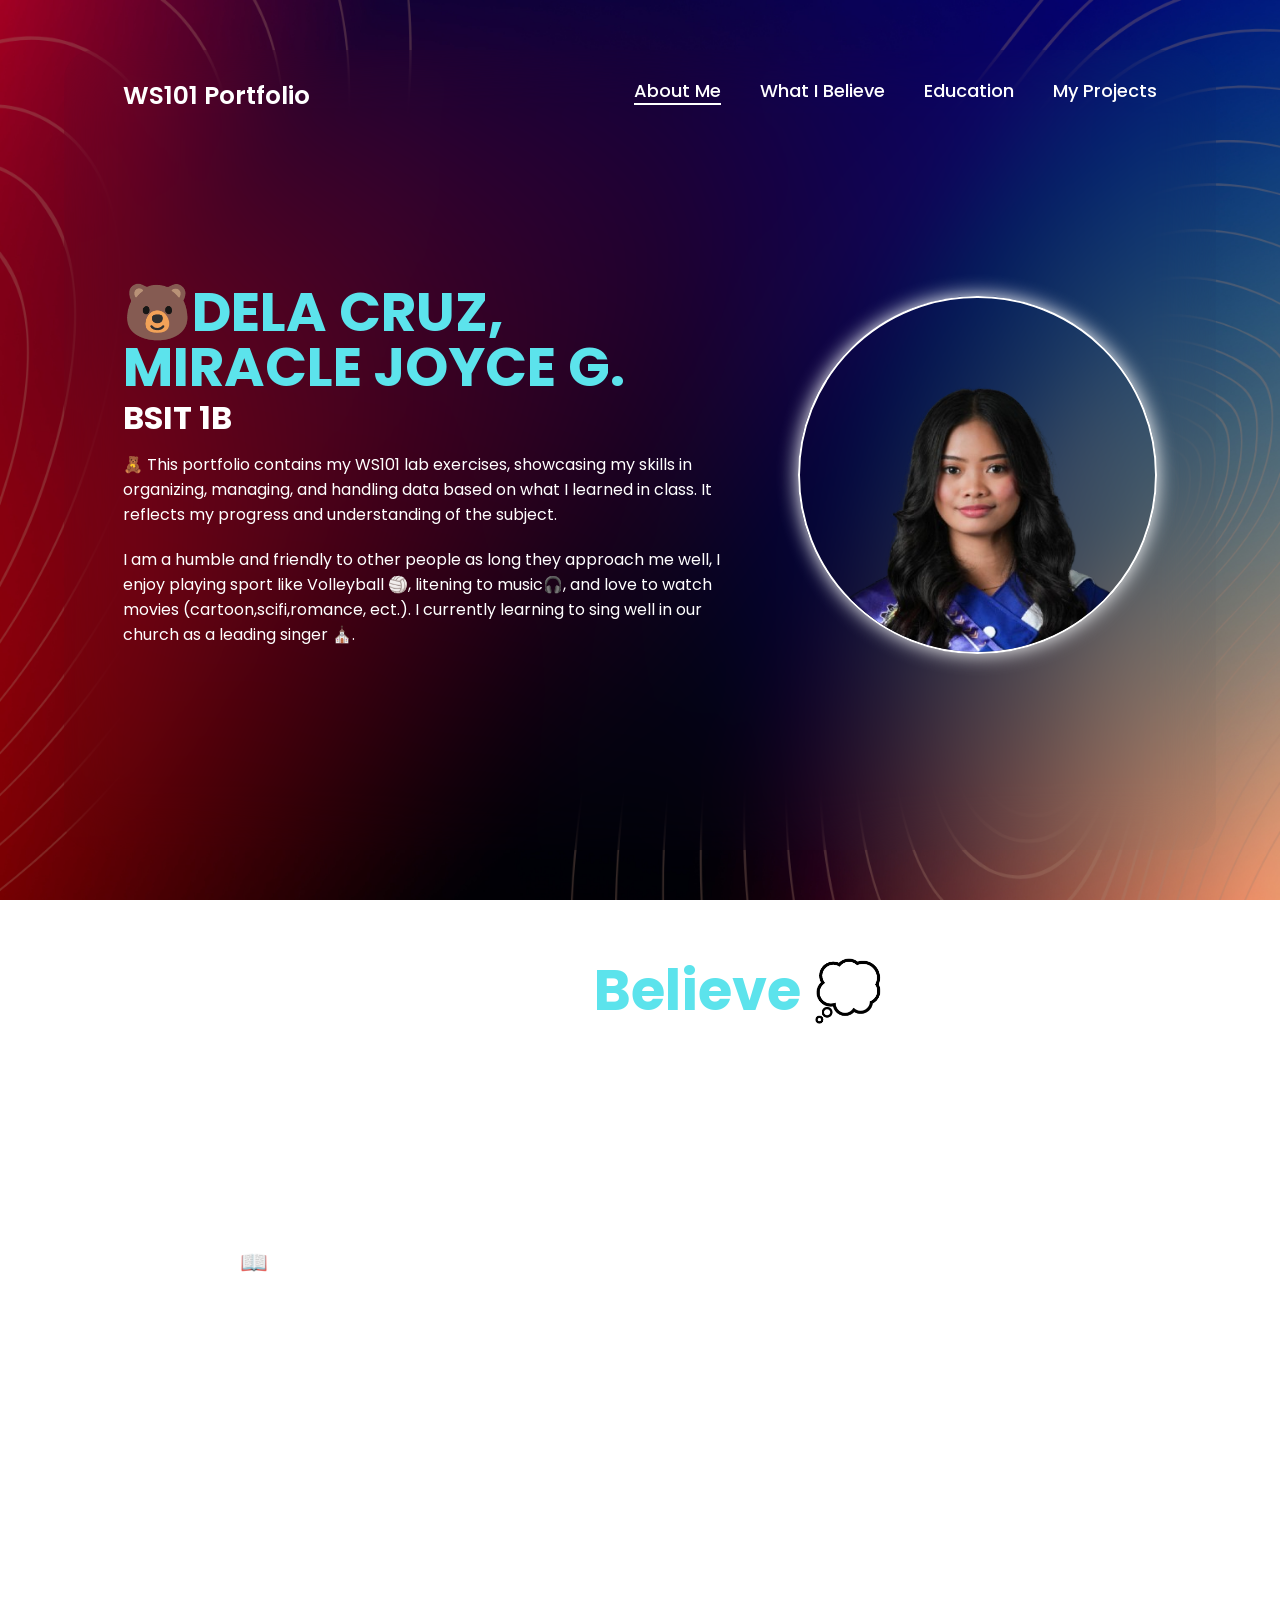
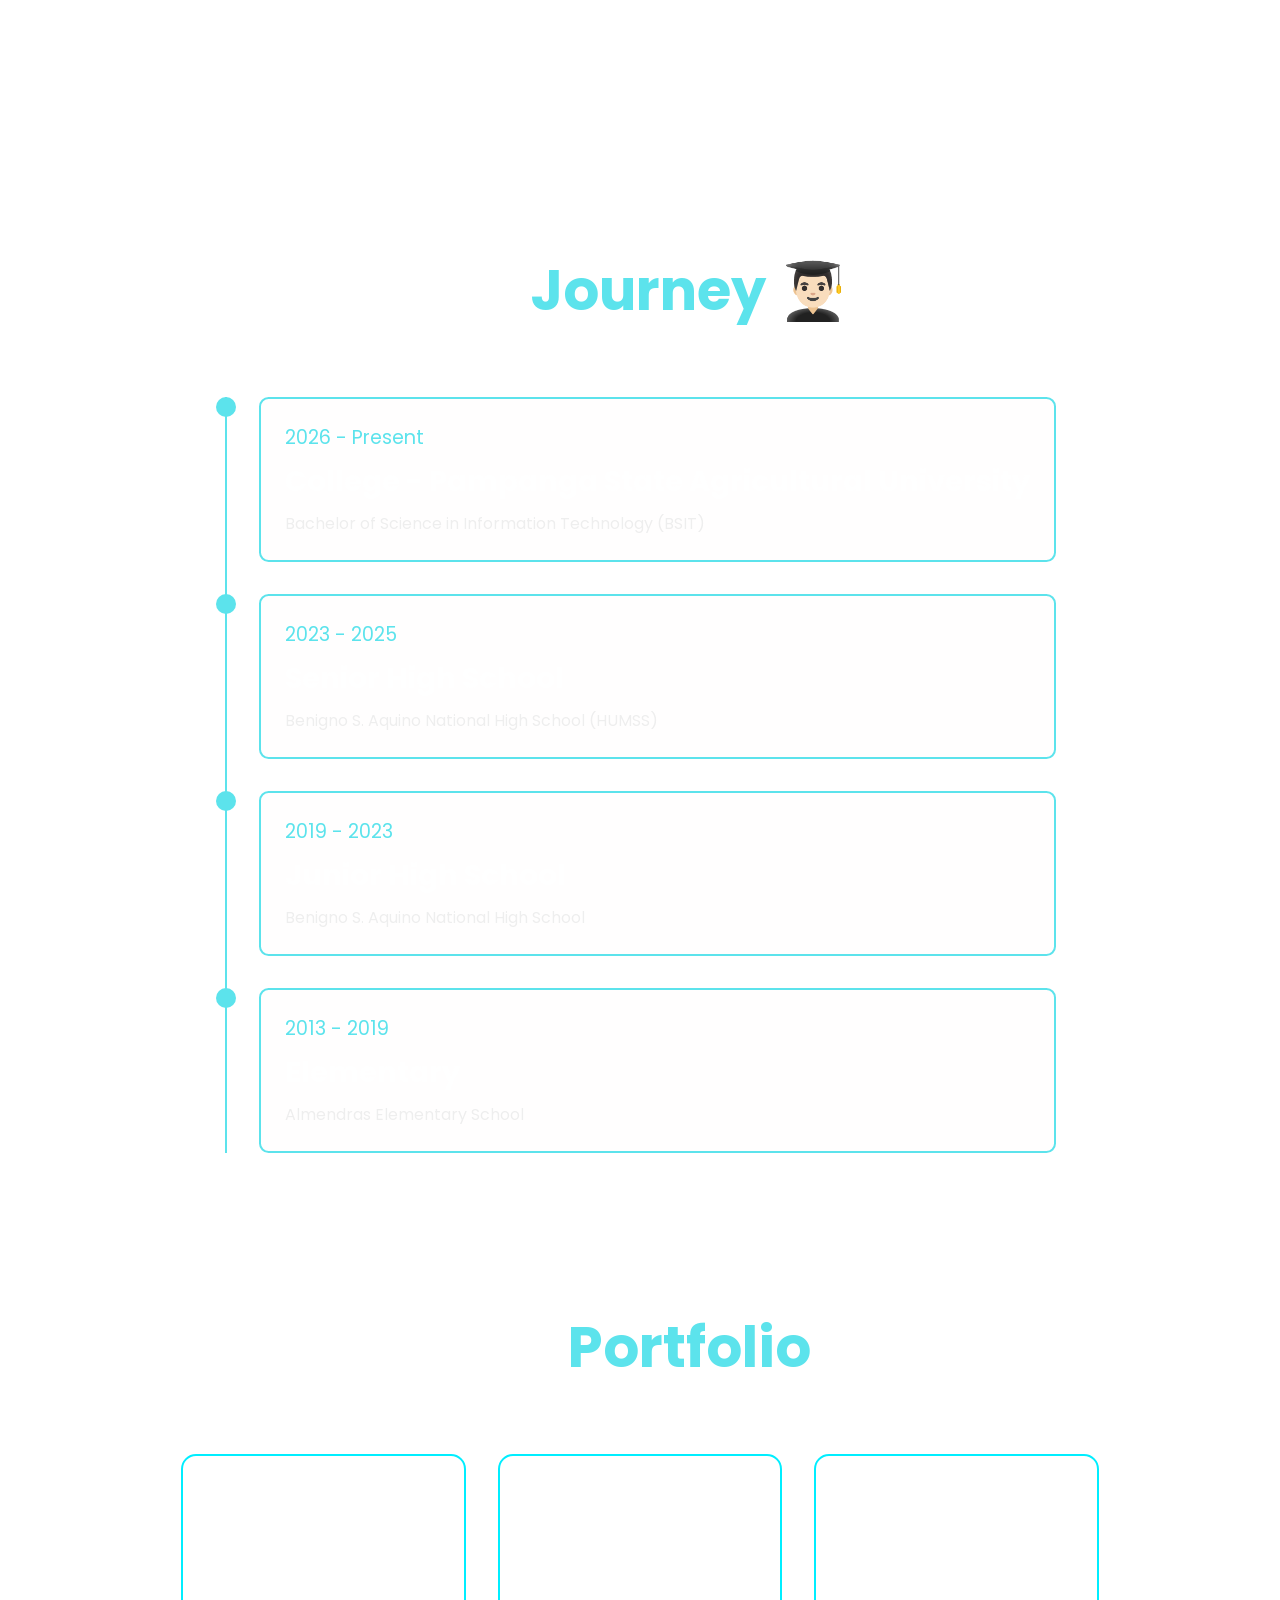
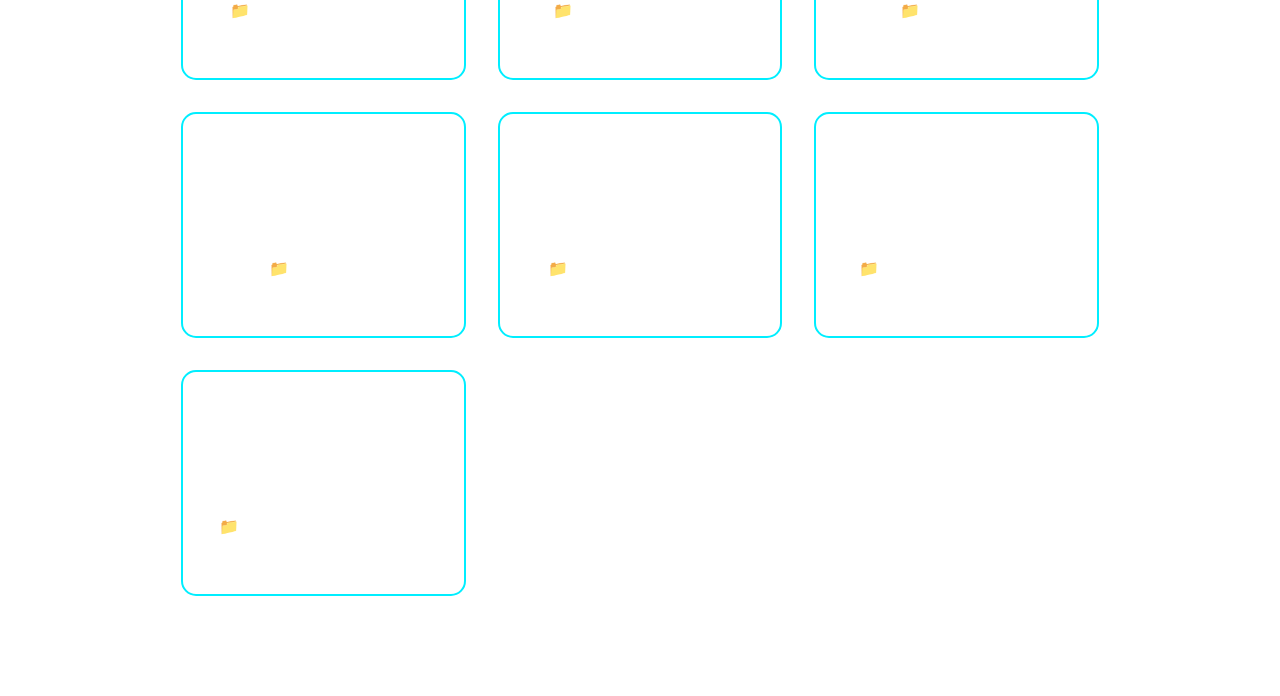
==== index.html @ a6089f61 "Add files via upload" ====
<!DOCTYPE html>
<html lang="en">
<head>
    <meta charset="UTF-8">
    <meta name="viewport" content="width=device-width, initial-scale=1.0">
    <title>Portfolio in WS101</title>
    <link rel="stylesheet" href="style.css">
</head>
<body>
   <div class="container">
        <header>
            <a href="a" class="logo">WS101 Portfolio</a>
            <nav class="navbar">
                <a href="#about" class="active">About Me</a>
                <a href="#believe">What I Believe</a>
                <a href="#education">Education</a>
                <a href="#projects">My Projects</a>
               
            </nav>
        </header>

        <section class="home">
            <div class="home-detail">
                <h1>🐻DELA CRUZ,<br> MIRACLE JOYCE G.</h1>
                <h2>BSIT 1B</h2>
                <p> 🧸 This portfolio contains my WS101 lab exercises,
        showcasing my skills in organizing, managing, and
        handling data based on what I learned in class. It 
        reflects my progress and understanding of the subject.</p>
        <p> I am a humble and friendly to other people as long they approach me well, 
            I enjoy playing sport like Volleyball 🏐, litening to music🎧,
            and love to watch movies (cartoon,scifi,romance, ect.).
            I currently learning to sing well in our church as a leading singer ⛪.
         </p>

            </div>
          <div class="home-img">
            <div class="img-box">
                <img src="miraclejoyce.png">


            </div>
        
          </div>  
        </section>
        
        <section id="believe" class="sub-section">
    <h2 class="section-title">What I <span>Believe 💭 </span></h2>
    <div class="content-box">
        <p><li> Living in lord path, will lead us in Ethernal Life. ☑</li>
        <li> Respecting other and doing kindness is important. ☑</li>
        <li> Everything happen in our live's is a Blessing. ☑</li></p><br>

        <p>📖Joshua 1:9 <br> "Have I not commanded you? Be strong and courageous.
             Do not be afraid, do not be discouraged, for the Lord your God
             will be with you wherever you go."</p>
    </div>
</section>

<section id="education" class="education">
    <h2 class="heading">My <span>Journey 👨🏻‍🎓</span></h2>

    <div class="education-row">
        <div class="education-column">
            <div class="education-box">
                <div class="education-content">
                    <div class="content">
                        <div class="year">2026 - Present</div>
                        <h3>College - Pampanga State Agricultural University</h3>
                        <p>Bachelor of Science in Information Technology (BSIT)</p>
                    </div>
                </div>

                <div class="education-content">
                    <div class="content">
                        <div class="year">2023 - 2025</div>
                        <h3>Senior High School</h3>
                        <p>Benigno S. Aquino National High School (HUMSS)</p>
                    </div>
                </div>

                <div class="education-content">
                    <div class="content">
                        <div class="year">2019 - 2023</div>
                        <h3>Junior High School</h3>
                        <p>Benigno S. Aquino National High School</p>
                    </div>
                </div>

                <div class="education-content">
                    <div class="content">
                        <div class="year">2013 - 2019</div>
                        <h3>Elementary</h3>
                        <p>Almendras Elementary School</p>
                    </div>
                </div>
            </div>
        </div>
    </div>
</section>

<section id="projects" class="projects">
    <h2 class="heading">My <span>Portfolio</span></h2>

    <div class="project-container">
        <a href="module1.html" class="project-box">
            <i class='bx bx-code-alt'></i>
            <h3>Midterm Lab Task 1:</h3>
            <p>📁Resume Writing using HTML</p>
        </a>

        <a href="module2.html" class="project-box">
            <h3>Midterm Lab Task 2:</h3>
            <p>📁HTML List and Table</p>
        </a>

        <a href="module3.html" class="project-box">
            <h3>Midterm Lab Task 3:</h3>
            <p>📁HTML forms</p>
        </a>

        <a href="module4.html" class="project-box">
            <h3>Midterm Lab Task 4:</h3>
            <p>📁Image Map</p>
        </a>

        <a href="module5.html" class="project-box">
            <h3>Midterm Lab Task 5:</h3>
            <p>📁Applying CSS to your Resume</p>
        </a>

        <a href="module6.html" class="project-box">
            <h3>Midterm Lab Task 6:</h3>
            <p>📁HTML Layout using divs and Semantic Elements</p>
        </a>

        <a href="module7.html" class="project-box">
            <h3>Final Lab <br>Task 1:</h3>
            <p>📁Responsive Layout using Flex</p>
        </a>
    </div>
</section>


</body>
</html>
---- style.css ----
@import url('https://fonts.googleapis.com/css2?family=Poppins:wght@400;500;600;700&display=swap');

*{
           margin: 0;
           padding: 0;
           box-sizing: border-box;
           font-family: "Poppins", sans-serif; 
        }

        body{
            height: 100vh;
            background: url("blue_red background.png") no-repeat center / cover;
            background-attachment: fixed;
            padding: 50px 5%;
        }

        .container{
            position: relative;
            height: 100%;
            background: rgba(255, 255, 255, -1);
            border: 2px solid rgba(255, 255, 255, -2);
            border-radius: 30px;
            backdrop-filter: blur(30px);
            transform: scale(0);
            animation: zoom-in 1s ease forwards;
        }

        @keyframes zoom-in {
            100% {
                transform: scale(1);
            }
        }

        header{
            position: absolute;
            top: 0%;
            left: 0%;
            width: 100%;
            padding: 25px 5%;
            display: flex;
            justify-content: space-between;
            z-index: 100;
        }

        .logo{
            font-size: 25px;
            color: #fff;
            text-decoration: none;
            font-weight: 600;
        }

        .navbar a{
            font-size: 18px; 
            color: #fff;
            text-decoration: none; 
            font-weight: 500;
            margin-left: 35px;
            border-bottom: 2px solid transparent;
            transition: .5s;
        }

        .navbar a:hover,
        .navbar a.active {
            border-color: #fff;
        }

        .home{
            display: flex;
            align-items: center;
            height: 100%;
            gap: 50px;
            padding: 50px 5% 0;
            color: #fff;
        }

        .home-detail h1 {
            font-size: 55px;
            line-height: 1;
            color:rgb(92, 227, 236) ;
        }

        .home-detail h2 {
            font-size: 32px;
        }

        .home-detail p {
            margin: 10px 0 20px;
        }

        .home-img .img-box {
            position: relative;
            width: 28vw;
            height: 28vw;
            border: 2px solid #fff;
            border-radius: 50%;
            box-shadow: 0 0 20px #fff;
            overflow: hidden;
        }

        .home-img .img-box img {
            position: absolute;
            top: 30px;
            display: block;
            width: 100%;
            object-fit: cover;
        }

        @media (max-width: 768px) {
    .home {
        flex-direction: column-reverse; 
        justify-content: center;
        text-align: center;
        height: auto;
        padding: 100px 5% 50px;
    }

    .home-detail {
        width: 100%;
    }

    .home-detail h1 {
        font-size: 2.2rem;
    }

    .home-detail h2 {
        font-size: 1.6rem;
    }

    .home-detail p {
        font-size: 14px;
        padding: 0 10px;
    }

    .home-img .img-box {
        width: 60vw;
        height: 60vw;
        margin: 0 auto 20px; 
    }
    }


    .sub-section {
        min-height: 100vh; 
        padding: 100px 10% 20px;
        display: flex;
        flex-direction: column;
        align-items: center;
        color: white;
    }

    .section-title {
       font-size: 3.5rem;
       margin-bottom: 3rem;
    }

    .section-title span {
       color: rgb(92, 227, 236);
    }

    html{
       scroll-behavior: smooth;
    }

    .education {
       display: flex;
       justify-content: center;
       align-items: center;
       flex-direction: column;
       min-height: 100vh;
       padding: 100px 10% 20px;
    }

    .education-row {
       display: flex;
       flex-wrap: wrap;
       gap: 5rem;
    }

    .education-column {
       flex: 1 1 40rem;
    }

    .education-box {
       border-left: 2px solid rgb(92, 227, 236); 
    }

    .education-content {
       position: relative;
       padding-left: 2rem;
    }

    .education-content::before {
       content: '';
       position: absolute;
       top: 0;
       left: -11px;
       width: 20px;
       height: 20px;
       background: rgb(92, 227, 236);
       border-radius: 50%;
    }

    .content {
       position: relative;
       padding: 1.5rem;
       border: 2px solid rgb(92, 227, 236);
       border-radius: .6rem;
       margin-bottom: 2rem;
       background: rgba(241, 236, 236, 0.05); 
       backdrop-filter: blur(10px);
    }

    .content .year {
       font-size: 1.2rem;
       color: rgb(92, 227, 236);
       padding-bottom: .5rem;
    }

    .content h3 {
       font-size: 1.8rem;
       color: #fff;
    }

    .content p {
       font-size: 1rem;
       color: #eee;
       padding-top: .5rem;
    }

    @media (max-width: 768px) {
    .education {
        padding: 80px 5% 20px;
    }
    
    .section-title {
        font-size: 2.5rem;
        text-shadow: 0 0 15px rgb(92, 227, 236); 
    }
    
    .content h3 {
        font-size: 1.4rem;
    }
}

.heading {
    font-size: 3.5rem; 
    text-align: center;
    margin-bottom: 4rem;
    color: #fff; 
    text-shadow: 0 0 10px rgba(255, 255, 255, 0.3); 
}

.heading span {
    color: rgb(92, 227, 236); 
    text-shadow: 0 0 15px rgb(92, 227, 236)f; 
}

.believe-section {
    color: #fff; 
}

.content-box {
    margin-bottom: 15px; 
     font-size: 1.4rem; 
    list-style-position: inside; 
    max-width: 800px; 
    margin: 0 auto; 
    line-height: 1.8; 
}

.believe-section ul li::marker {
    color: rgb(92, 227, 236);
    font-size: 1.6rem; 
}

.projects {
    min-height: 100vh;
    padding: 100px 10%;
}

.project-container {
    display: grid;
    grid-template-columns: repeat(auto-fit, minmax(250px, 1fr));
    gap: 2rem;
}

.project-box {
    background: rgba(255, 255, 255, 0.05);
    border: 2px solid #0ef;
    border-radius: 15px;
    padding: 30px;
    text-align: center;
    color: white;
    text-decoration: none;
    transition: 0.4s ease;
    backdrop-filter: blur(10px);
}


.project-box:hover {
    transform: translateY(-10px);
    background: rgba(0, 238, 255, 0.1);
    box-shadow: 0 0 20px #0ef;
}

.project-box h3 {
    font-size: 2rem;
    margin-top: 1rem;
}

.module-details {
    padding: 120px 10% 50px;
    text-align: center;
}

.module-desc {
    color: white;
    font-size: 2rem;
    margin-bottom: 3rem;
}

.module-grid {
    display: grid;
    grid-template-columns: repeat(auto-fit, minmax(400px, 1fr));
    gap: 2.5rem;
}

.module-box {
    background: rgba(255, 255, 255, 0.05);
    border: 2px solid #0ef;
    border-radius: 15px;
    padding: 20px;
    backdrop-filter: blur(10px);
}

.module-box h3 {
    color: #0ef;
    margin-bottom: 15px;
    font-size: 1.5rem;
}

.img-display img {
    width: 100%;
    border-radius: 10px;
    border: 1px solid rgba(255, 255, 255, 0.2);
}
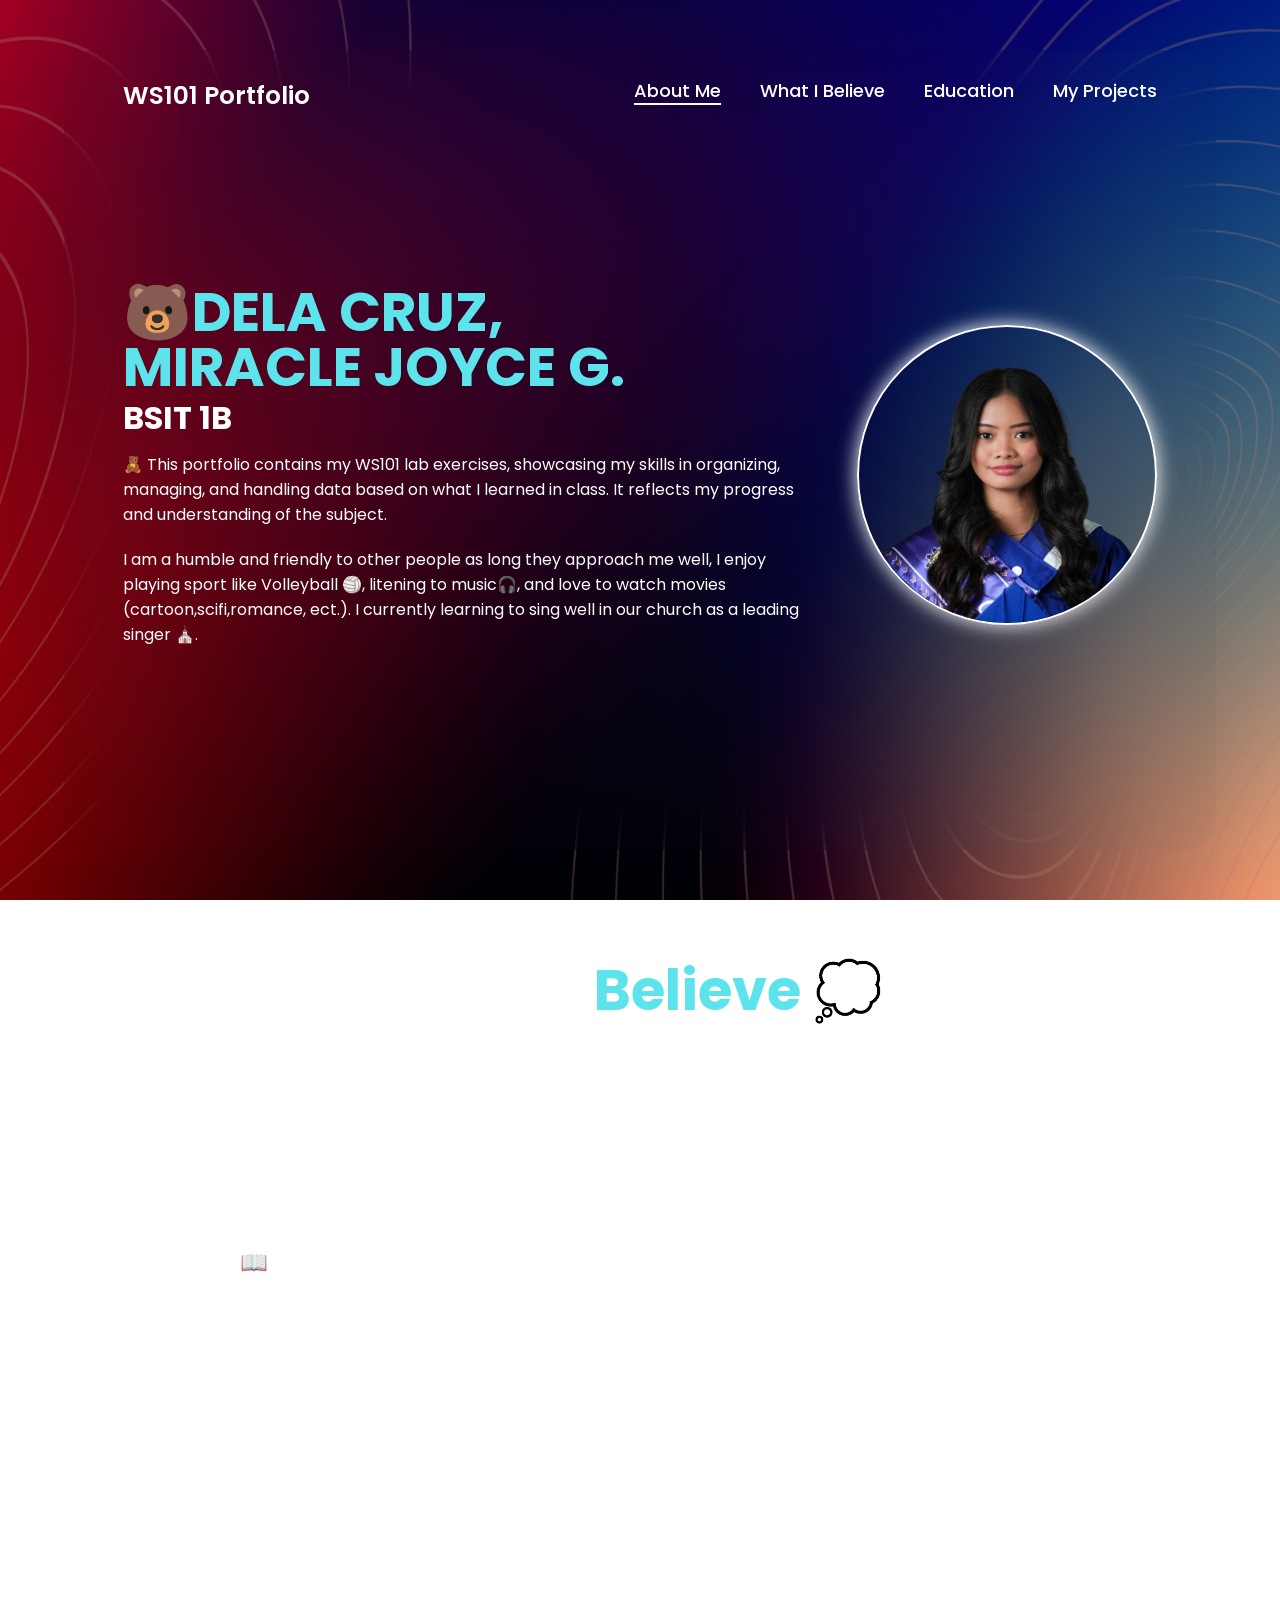
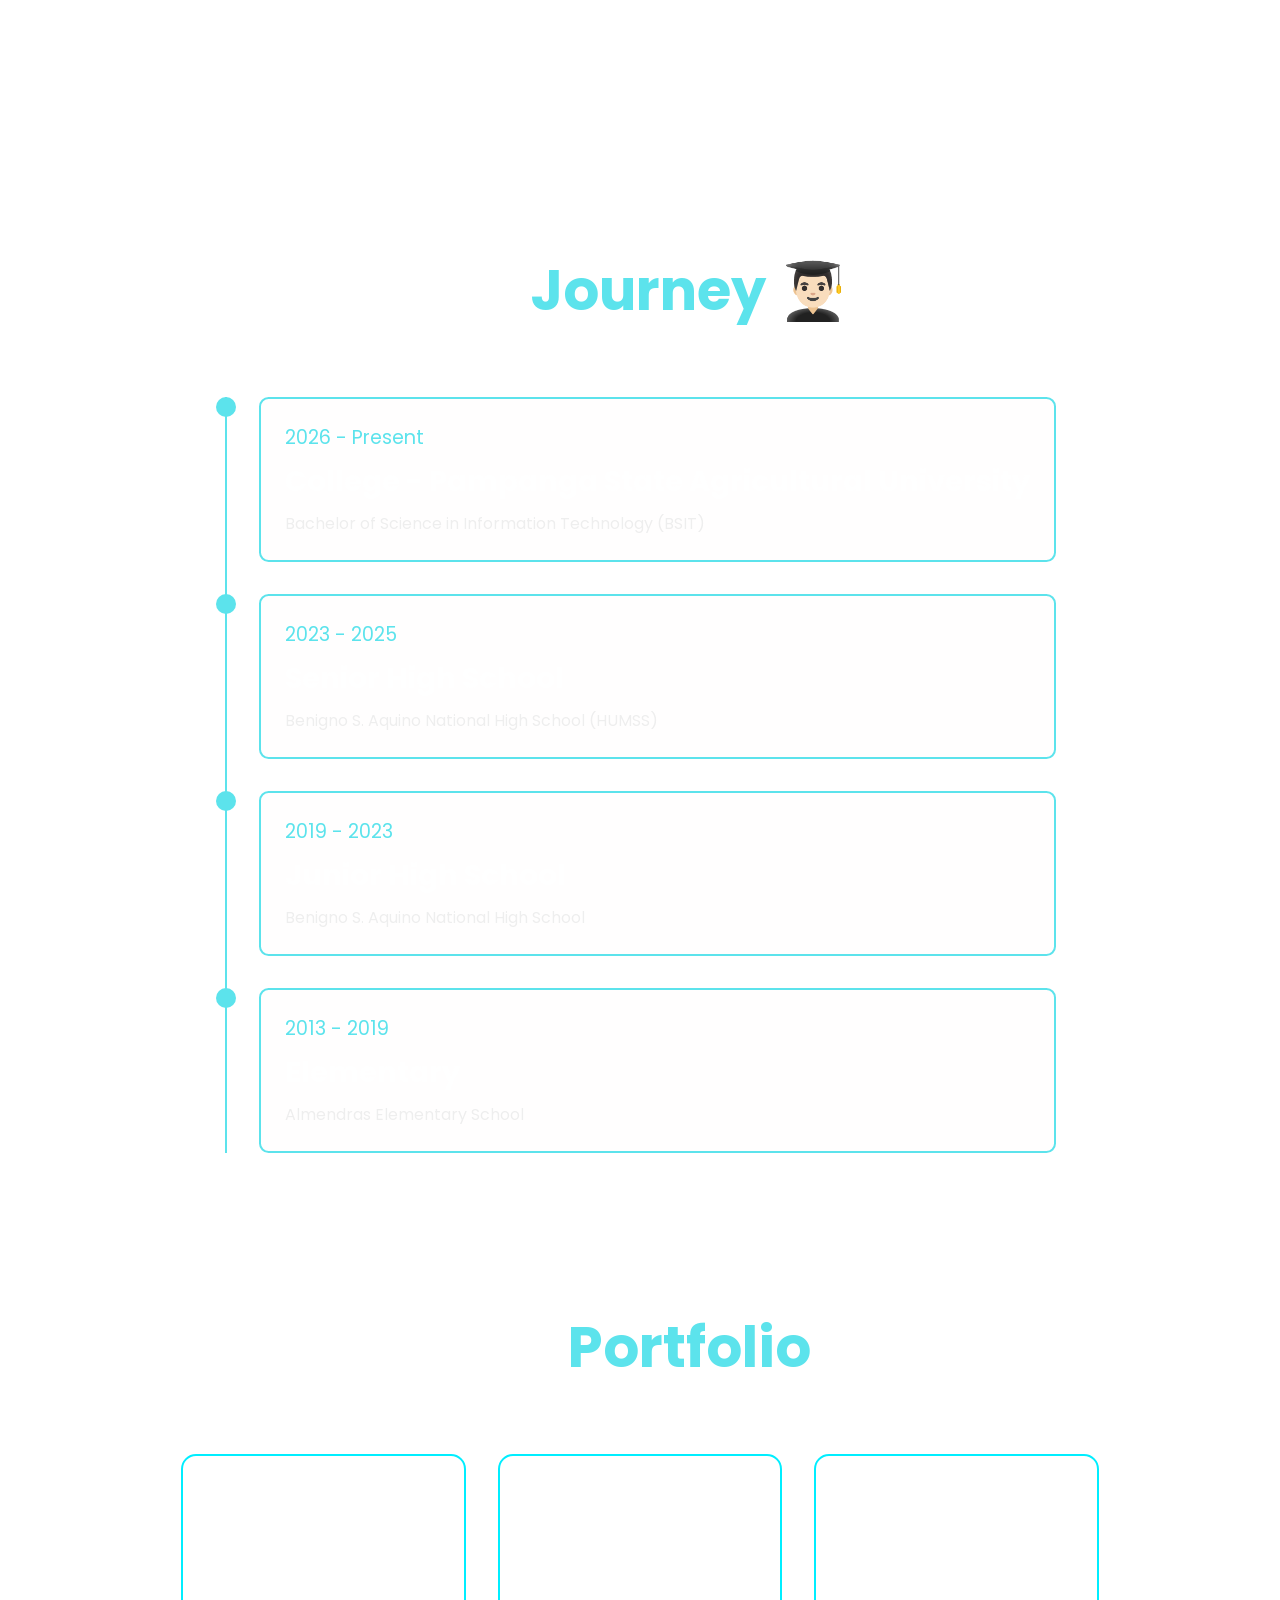
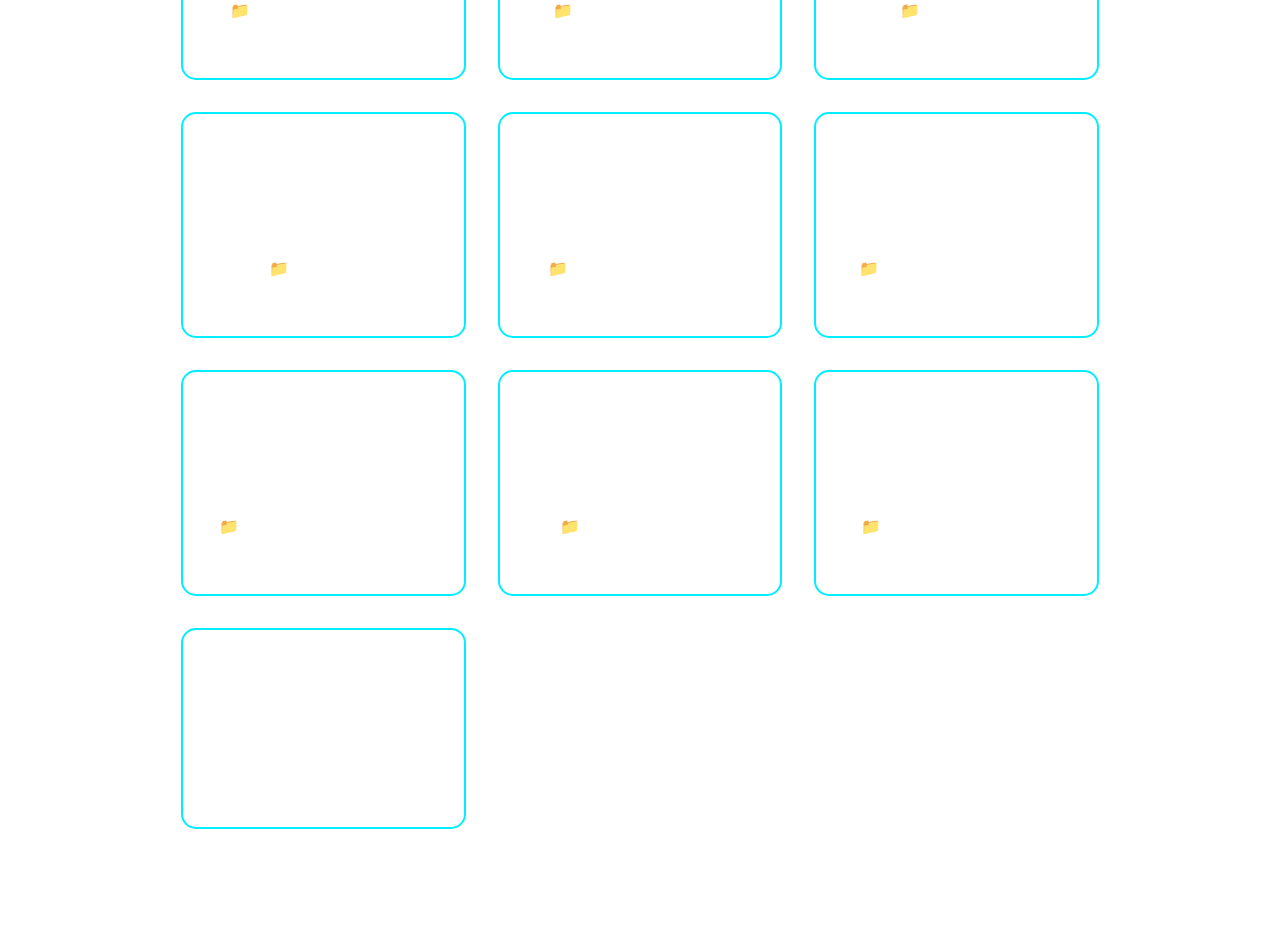
==== commit 50f65f05: "Update index.html" ====
--- a/index.html
+++ b/index.html
@@ -138,9 +138,24 @@
             <h3>Final Lab <br>Task 1:</h3>
             <p>📁Responsive Layout using Flex</p>
         </a>
+
+         <a href="module7.html" class="project-box">
+            <h3>Final Lab <br>Task 2:</h3>
+            <p>📁using CSS Position</p>
+        </a>
+
+        <a href="module7.html" class="project-box">
+            <h3>Final Lab <br>Task 3:</h3>
+            <p>📁Integrating Bootstrap</p>
+        </a>
+
+         <a href="module7.html" class="project-box">
+            <h3>Final Lab <br>Task 3:</h3>
+            <p>RRLC Supermarket Website</p>
+        </a>
     </div>
 </section>
 
 
 </body>
-</html>+</html>
--- a/style.css
+++ b/style.css
@@ -89,8 +89,8 @@
 
         .home-img .img-box {
             position: relative;
-            width: 28vw;
-            height: 28vw;
+            width: 300px;
+            height: 300px;
             border: 2px solid #fff;
             border-radius: 50%;
             box-shadow: 0 0 20px #fff;
@@ -99,10 +99,11 @@
 
         .home-img .img-box img {
             position: absolute;
-            top: 30px;
+            top: -10px;
             display: block;
             width: 100%;
             object-fit: cover;
+            object-position: top;
         }
 
         @media (max-width: 768px) {
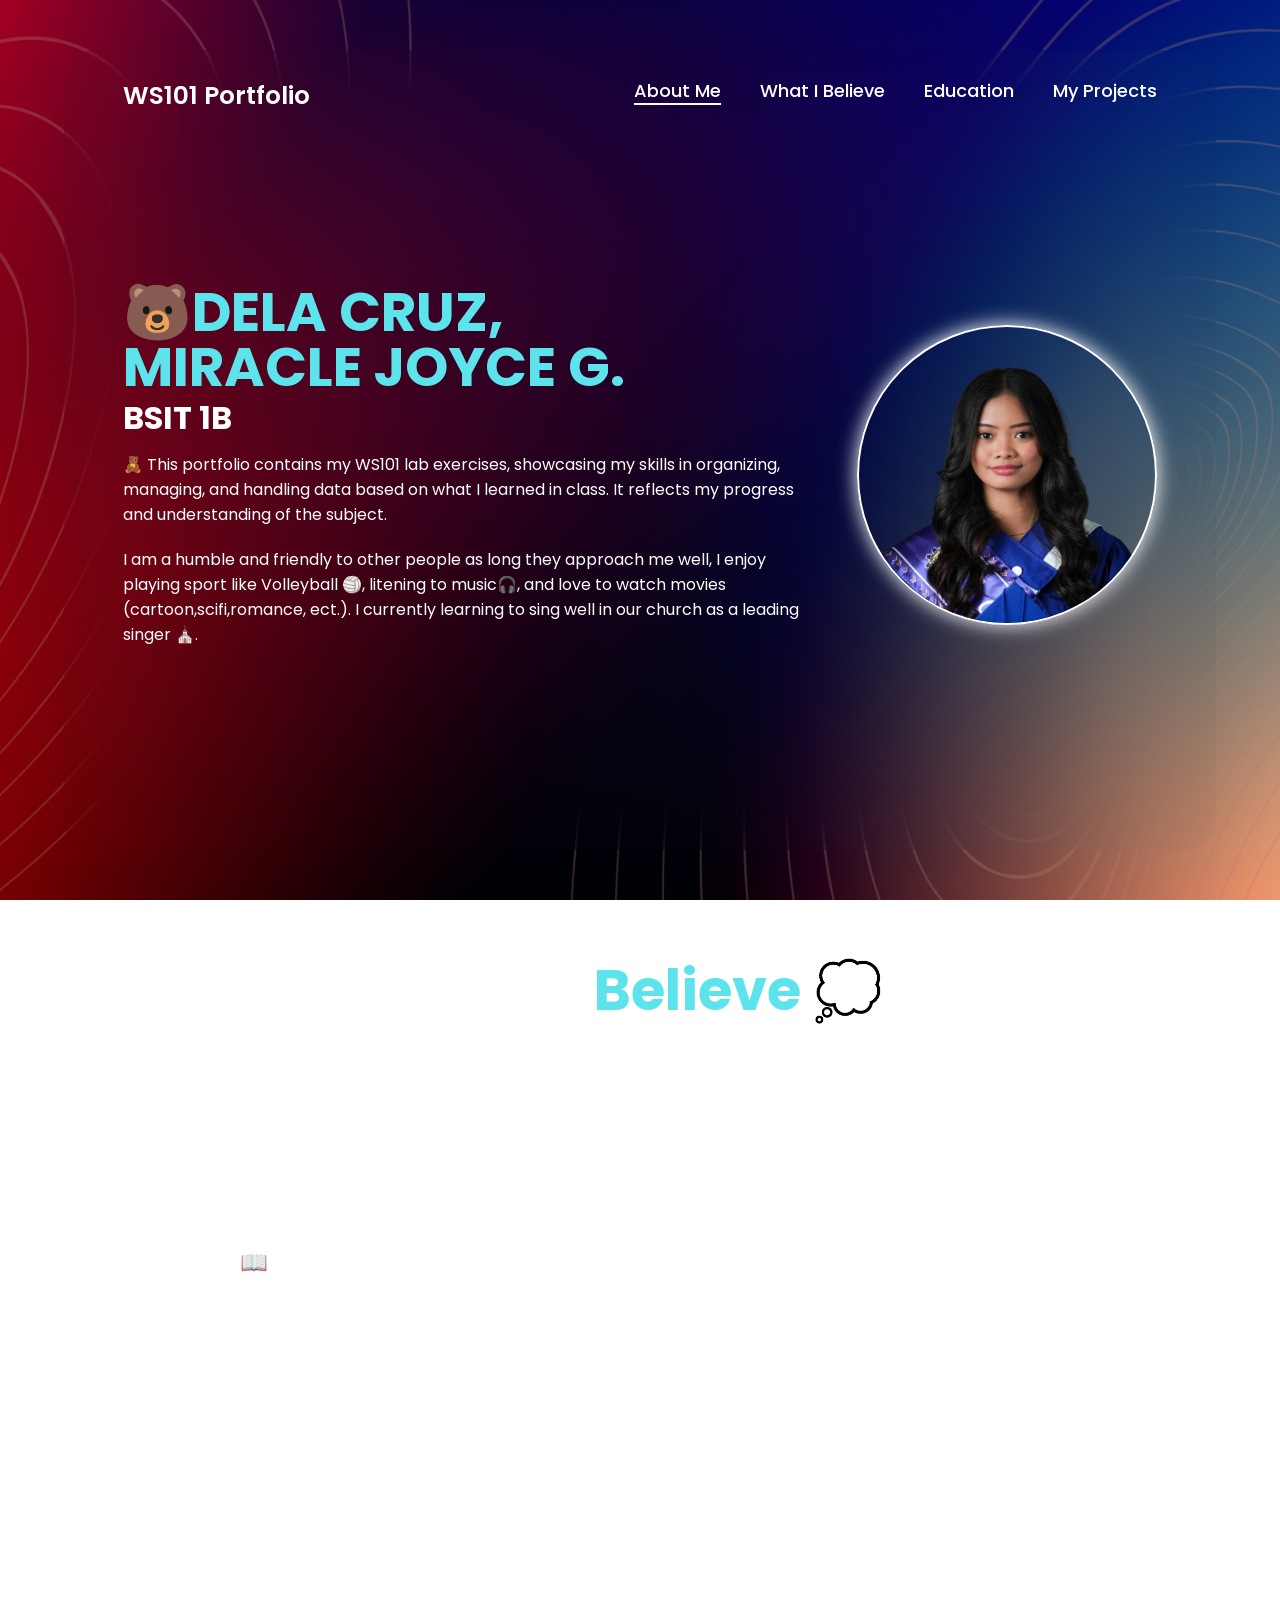
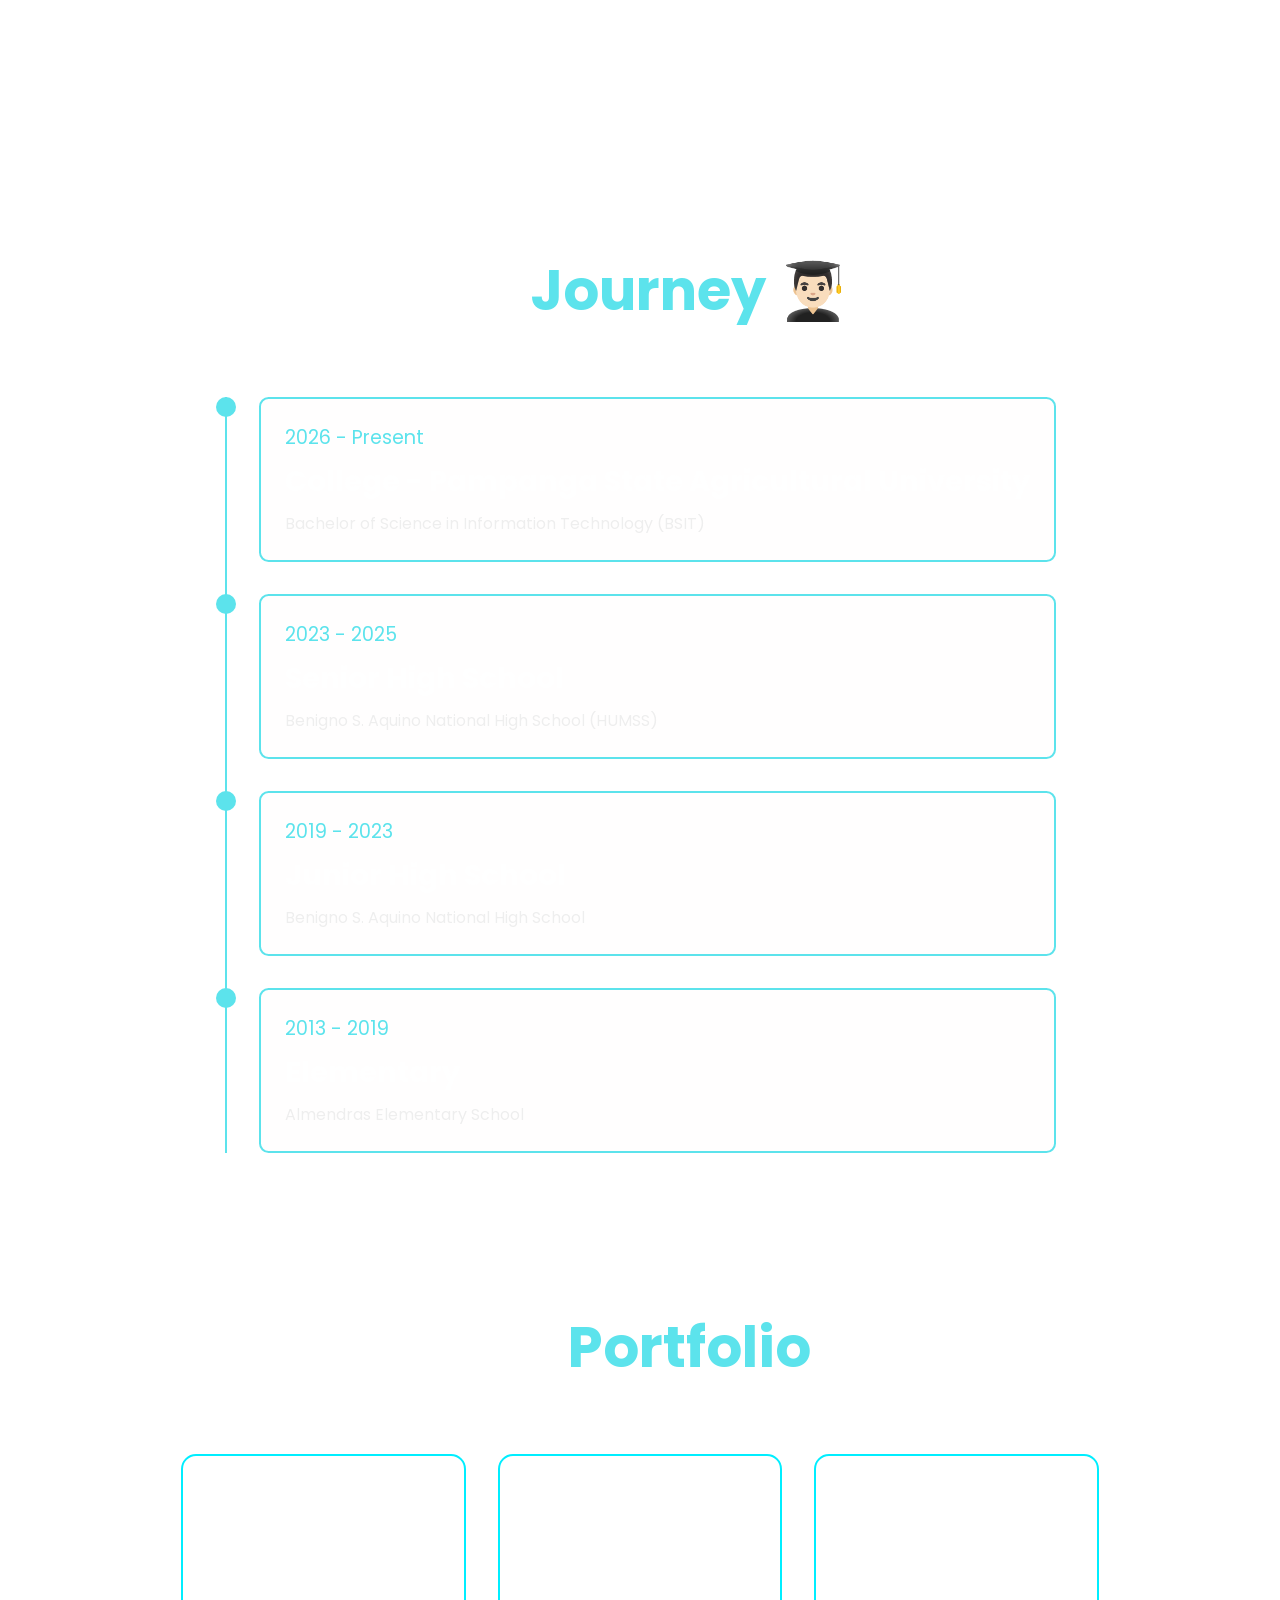
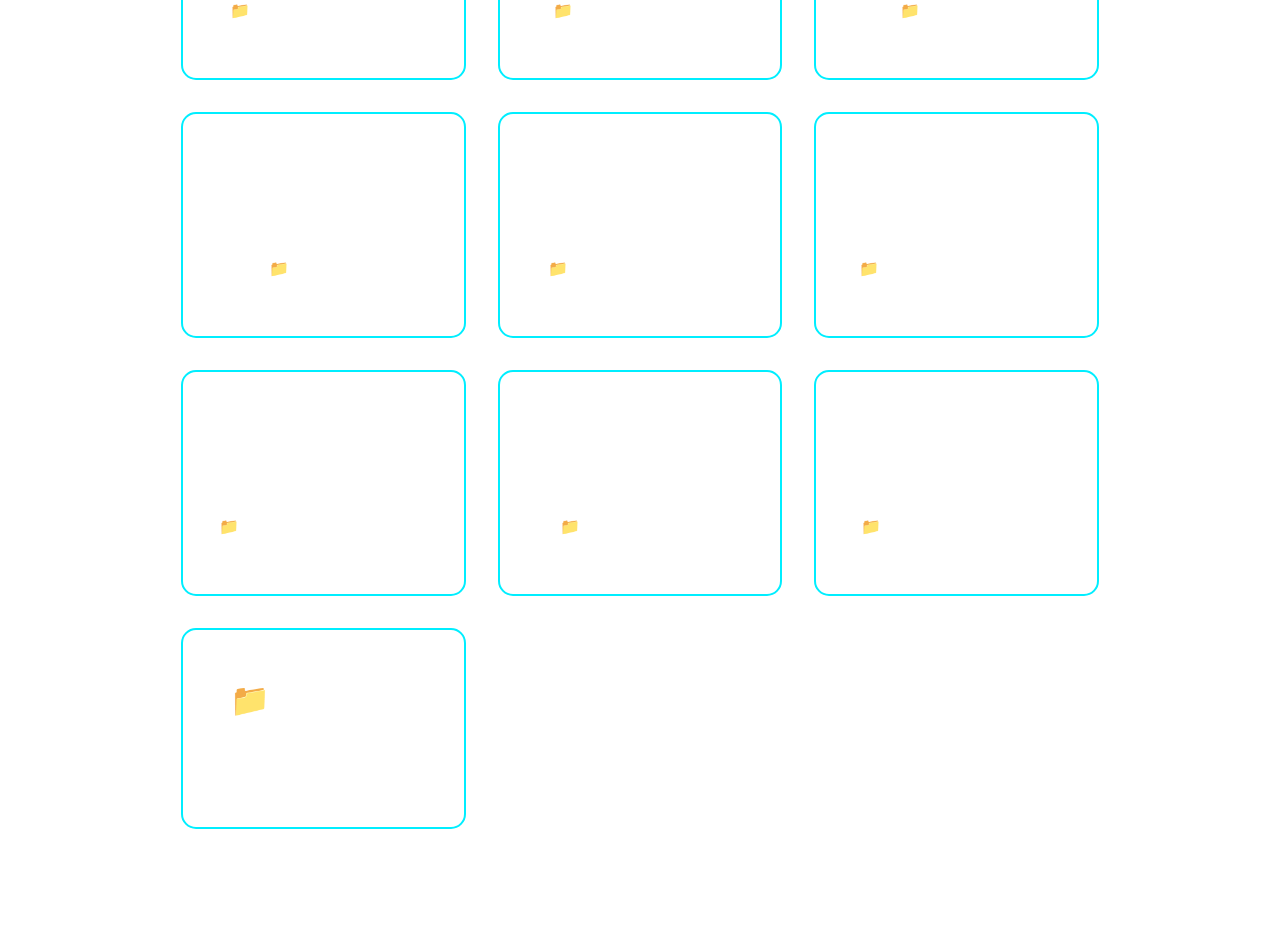
==== commit 399d95e1: "Update index.html" ====
--- a/index.html
+++ b/index.html
@@ -139,18 +139,18 @@
             <p>📁Responsive Layout using Flex</p>
         </a>
 
-         <a href="module7.html" class="project-box">
+         <a href="module8.html" class="project-box">
             <h3>Final Lab <br>Task 2:</h3>
             <p>📁using CSS Position</p>
         </a>
 
-        <a href="module7.html" class="project-box">
+        <a href="module9.html" class="project-box">
             <h3>Final Lab <br>Task 3:</h3>
             <p>📁Integrating Bootstrap</p>
         </a>
 
-         <a href="module7.html" class="project-box">
-            <h3>Final Lab <br>Task 3:</h3>
+         <a href="module10.html" class="project-box">
+            <h3>📁Final Lab <br>Task 4:</h3>
             <p>RRLC Supermarket Website</p>
         </a>
     </div>
